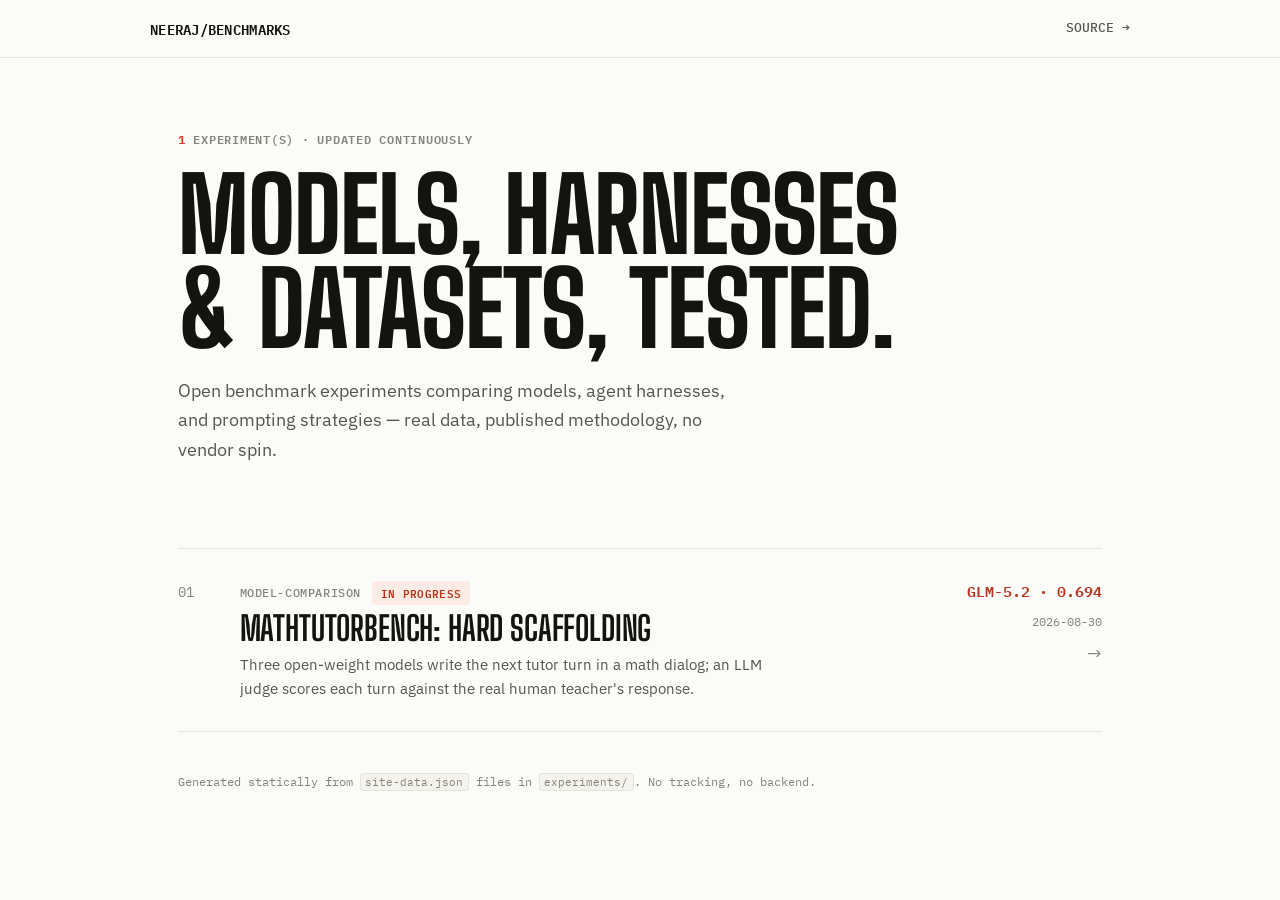
==== docs/index.html @ 1caa822e "Move hero stagger index to server-rendered inline style Setting --enter-i via JS after the CSS anima" ====
<!doctype html>
<html lang="en" class="no-js">
<head>
  <meta charset="utf-8">
  <meta name="viewport" content="width=device-width, initial-scale=1">
  <title>Neeraj's Benchmarks</title>
  <link rel="preconnect" href="https://fonts.googleapis.com">
  <link rel="preconnect" href="https://fonts.gstatic.com" crossorigin>
  <link href="https://fonts.googleapis.com/css2?family=Big+Shoulders+Display:wght@600;700;800&family=IBM+Plex+Sans:wght@400;500;600;700&family=IBM+Plex+Mono:wght@400;500;600&display=swap" rel="stylesheet">
  <link rel="stylesheet" href="style.css">
</head>
<body>
  <div class="topbar">
    <div class="wrap topbar-inner">
      <a class="wordmark" href=".">NEERAJ/BENCHMARKS</a>
      <a class="topbar-link" href="https://github.com/kn-neeraj/neeraj-benchmarks">SOURCE &rarr;</a>
    </div>
  </div>

  <div class="wrap">
    <section class="hero">
      <span class="eyebrow" data-enter style="--enter-i:0"><span class="accent-num">1</span> EXPERIMENT(S) &middot; UPDATED CONTINUOUSLY</span>
      <h1 data-enter style="--enter-i:1">Models, harnesses<br>&amp; datasets, tested.</h1>
      <p class="hero-sub" data-enter style="--enter-i:2">Open benchmark experiments comparing models, agent harnesses, and prompting strategies &mdash; real data, published methodology, no vendor spin.</p>
    </section>

    <section>
      <div class="index-list">
        
        <a class="index-row" href="experiments/mathtutorbench-eval/" data-reveal data-reveal-group="index">
          <span class="index-num">01</span>
          <div class="index-main">
            <div class="index-top-line">
              <span class="index-category">model-comparison</span>
              <span class="badge badge-in-progress">In progress</span>
            </div>
            <h2 class="index-title">MathTutorBench: Hard Scaffolding</h2>
            <p class="index-summary">Three open-weight models write the next tutor turn in a math dialog; an LLM judge scores each turn against the real human teacher&#x27;s response.</p>
          </div>
          <div class="index-side">
            <span class="index-headline">GLM-5.2 &middot; 0.694</span>
            <span class="index-date">2026-08-30</span>
            <span class="index-arrow">&rarr;</span>
          </div>
        </a>
      </div>
    </section>
  </div>

  <footer class="site-footer">
    <div class="wrap">Generated statically from <code>site-data.json</code> files in <code>experiments/</code>. No tracking, no backend.</div>
  </footer>

  <script src="main.js"></script>
</body>
</html>
---- docs/style.css ----
:root {
  --bg: #fbfbf9;
  --surface: #ffffff;
  --surface-hover: #f4f3ee;
  --border: #e5e4dd;
  --border-strong: #cfcec4;
  --ink: #131311;
  --ink-muted: #56564f;
  --ink-faint: #85847a;
  --accent: #d8431f;
  --accent-ink: #b8341a;
  --accent-soft: #fdece5;

  --badge-complete-bg: #e3f0e3;
  --badge-complete-fg: #2b5e2f;
  --badge-progress-bg: #fdece5;
  --badge-progress-fg: #b8341a;

  --chart-grid: #e5e4dd;
  --chart-bar: #d8431f;
  --chart-bar-alpha: rgba(216, 67, 31, 0.82);
  --chart-ci: #131311;

  --shadow-row: 0 1px 0 var(--border);
  --ease-out-expo: cubic-bezier(0.16, 1, 0.3, 1);

  --font-display: "Big Shoulders Display", "Arial Narrow", sans-serif;
  --font-body: "IBM Plex Sans", -apple-system, sans-serif;
  --font-mono: "IBM Plex Mono", ui-monospace, SFMono-Regular, monospace;
}

@media (prefers-color-scheme: dark) {
  :root {
    --bg: #0a0a0b;
    --surface: #121213;
    --surface-hover: #1a1a1c;
    --border: #26262a;
    --border-strong: #38383e;
    --ink: #f2f0ea;
    --ink-muted: #aaa9a2;
    --ink-faint: #78776f;
    --accent: #ff6a3d;
    --accent-ink: #ff8a5e;
    --accent-soft: #2c1710;

    --badge-complete-bg: #16281a;
    --badge-complete-fg: #7dd88a;
    --badge-progress-bg: #2c1710;
    --badge-progress-fg: #ff8a5e;

    --chart-grid: #232326;
    --chart-bar: #ff6a3d;
    --chart-bar-alpha: rgba(255, 106, 61, 0.85);
    --chart-ci: #f2f0ea;

    --shadow-row: 0 1px 0 var(--border);
  }
}

* { box-sizing: border-box; }
html { color-scheme: light dark; }

body {
  margin: 0;
  background: var(--bg);
  color: var(--ink);
  font-family: var(--font-body);
  line-height: 1.6;
  font-size: 16px;
  -webkit-font-smoothing: antialiased;
}

a { color: var(--accent-ink); text-decoration: none; }
a:hover { text-decoration: underline; }

code {
  font-family: var(--font-mono);
  font-size: 0.88em;
  background: var(--surface-hover);
  border: 1px solid var(--border);
  border-radius: 3px;
  padding: 0.08em 0.4em;
}

.wrap { max-width: 980px; margin: 0 auto; padding-left: 1.75rem; padding-right: 1.75rem; }

/* ---------- top bar ---------- */

.topbar {
  border-bottom: 1px solid var(--border);
}
.topbar-inner {
  display: flex;
  align-items: center;
  justify-content: space-between;
  padding: 1.1rem 0;
}
.wordmark {
  font-family: var(--font-mono);
  font-weight: 600;
  font-size: 0.85rem;
  letter-spacing: 0.02em;
  color: var(--ink);
  text-decoration: none;
}
.wordmark:hover { text-decoration: none; color: var(--accent-ink); }
.topbar-link {
  font-family: var(--font-mono);
  font-size: 0.8rem;
  font-weight: 500;
  color: var(--ink-muted);
}
.topbar-link:hover { color: var(--accent-ink); text-decoration: none; }

/* ---------- hero ---------- */

.hero { padding: 4.5rem 0 3rem; }
.eyebrow {
  display: block;
  font-family: var(--font-mono);
  font-size: 0.78rem;
  font-weight: 600;
  letter-spacing: 0.06em;
  text-transform: uppercase;
  color: var(--ink-faint);
  margin-bottom: 1.1rem;
}
.eyebrow .accent-num { color: var(--accent); font-weight: 700; }

.hero h1 {
  font-family: var(--font-display);
  font-weight: 800;
  font-size: clamp(3.2rem, 10vw, 6.4rem);
  line-height: 0.92;
  letter-spacing: -0.01em;
  text-transform: uppercase;
  margin: 0 0 1.25rem;
  text-wrap: balance;
}

.hero-sub {
  font-size: 1.15rem;
  color: var(--ink-muted);
  max-width: 52ch;
  margin: 0 0 1.75rem;
}

/* ---------- entrance animation (hero, CSS-only) ---------- */
/* A plain CSS animation runs on paint regardless of JS timing, so the
   hero is never gated behind a script/IntersectionObserver callback that
   might not have fired yet when something (a headless renderer, a fast
   screenshot) reads the page. */

@keyframes fade-up {
  from { opacity: 0; transform: translateY(14px); }
  to { opacity: 1; transform: translateY(0); }
}
[data-enter] {
  animation: fade-up 380ms var(--ease-out-expo) both;
  animation-delay: calc(var(--enter-i, 0) * 45ms);
}
@media (prefers-reduced-motion: reduce) {
  [data-enter] { animation: none; }
}

/* ---------- reveal-on-scroll (below-the-fold rows, JS-enhanced) ---------- */
/* Visible by default -- JS only adds the fade-up enhancement. If JS is
   blocked or slow, content is already there; nothing depends on a
   callback firing. */

[data-reveal] {
  opacity: 1;
  transform: none;
}
[data-reveal].js-reveal-ready {
  opacity: 0;
  transform: translateY(14px);
  transition: opacity 560ms var(--ease-out-expo), transform 560ms var(--ease-out-expo);
}
[data-reveal].js-reveal-ready.is-visible { opacity: 1; transform: translateY(0); }

/* ---------- numbered index list (no cards) ---------- */

.index-list { border-top: 1px solid var(--border); margin-top: 0.5rem; }

.index-row {
  display: grid;
  grid-template-columns: 2.6rem 1fr auto;
  gap: 1.25rem;
  align-items: baseline;
  padding: 1.9rem 0;
  border-bottom: 1px solid var(--border);
  text-decoration: none;
  color: inherit;
}
.index-row:hover { text-decoration: none; }

.index-num {
  font-family: var(--font-mono);
  font-size: 0.85rem;
  color: var(--ink-faint);
  transition: color 200ms var(--ease-out-expo);
}
.index-row:hover .index-num { color: var(--accent); }

.index-main { min-width: 0; }
.index-top-line {
  display: flex;
  align-items: center;
  gap: 0.7rem;
  margin-bottom: 0.4rem;
}
.index-category {
  font-family: var(--font-mono);
  font-size: 0.72rem;
  font-weight: 500;
  letter-spacing: 0.05em;
  text-transform: uppercase;
  color: var(--ink-faint);
}
.index-title {
  font-family: var(--font-display);
  font-weight: 700;
  font-size: clamp(1.5rem, 3vw, 2.1rem);
  letter-spacing: -0.005em;
  margin: 0 0 0.4rem;
  text-transform: uppercase;
  line-height: 1.02;
}
.index-summary {
  color: var(--ink-muted);
  font-size: 0.95rem;
  max-width: 62ch;
  margin: 0;
}

.index-side {
  text-align: right;
  display: flex;
  flex-direction: column;
  align-items: flex-end;
  gap: 0.5rem;
  white-space: nowrap;
}
.index-headline {
  font-family: var(--font-mono);
  font-weight: 600;
  font-size: 0.95rem;
  color: var(--accent-ink);
}
.index-date {
  font-family: var(--font-mono);
  font-size: 0.78rem;
  color: var(--ink-faint);
}
.index-arrow {
  font-size: 1.1rem;
  color: var(--ink-faint);
  transition: transform 220ms var(--ease-out-expo), color 220ms var(--ease-out-expo);
}
.index-row:hover .index-arrow { color: var(--accent); transform: translateX(4px); }
@media (prefers-reduced-motion: reduce) {
  .index-row:hover .index-arrow { transform: none; }
}

.badge {
  font-family: var(--font-mono);
  font-size: 0.68rem;
  font-weight: 600;
  letter-spacing: 0.03em;
  text-transform: uppercase;
  padding: 0.2rem 0.55rem;
  border-radius: 3px;
}
.badge-complete { background: var(--badge-complete-bg); color: var(--badge-complete-fg); }
.badge-in-progress { background: var(--badge-progress-bg); color: var(--badge-progress-fg); }

/* ---------- experiment detail ---------- */

.back-link {
  display: inline-flex;
  align-items: center;
  gap: 0.4rem;
  font-family: var(--font-mono);
  font-size: 0.8rem;
  font-weight: 500;
  color: var(--ink-muted);
  margin-bottom: 2rem;
}
.back-link:hover { color: var(--accent-ink); text-decoration: none; }

.exp-hero { padding: 2.5rem 0 3rem; border-bottom: 1px solid var(--border); }
.exp-hero h1 {
  font-family: var(--font-display);
  font-weight: 800;
  font-size: clamp(2.4rem, 6vw, 4rem);
  line-height: 0.96;
  letter-spacing: -0.005em;
  text-transform: uppercase;
  margin: 0 0 1rem;
  text-wrap: balance;
}
.exp-hero-sub { font-size: 1.08rem; color: var(--ink-muted); max-width: 60ch; margin: 0 0 1rem; }
.exp-meta-row { display: flex; align-items: center; gap: 0.9rem; flex-wrap: wrap; }
.exp-meta {
  font-family: var(--font-mono);
  color: var(--ink-faint);
  font-size: 0.8rem;
  letter-spacing: 0.02em;
}

.section { padding: 3.25rem 0; border-bottom: 1px solid var(--border); }
.section:last-of-type { border-bottom: none; }

.section-head { display: flex; align-items: baseline; gap: 0.85rem; margin-bottom: 1.5rem; }
.section-num { font-family: var(--font-mono); font-size: 0.85rem; color: var(--accent); font-weight: 700; }
.section h2 {
  font-family: var(--font-display);
  font-weight: 700;
  font-size: 1.6rem;
  letter-spacing: -0.005em;
  text-transform: uppercase;
  margin: 0;
}
.section > p { max-width: 68ch; color: var(--ink); }
.metric-description { color: var(--ink-muted); font-size: 0.94rem; max-width: 68ch; margin-top: -0.75rem; }

/* ---------- chart ---------- */

.chart-wrap {
  margin-top: 1.75rem;
  padding: 1.5rem 1.5rem 0.5rem;
  background: var(--surface);
  border: 1px solid var(--border);
  border-radius: 4px;
}
.chart-canvas-box { position: relative; height: 230px; }
.chart-fallback { display: none; color: var(--ink-faint); font-size: 0.85rem; padding: 2rem 0; }
.no-js .chart-canvas-box { display: none; }
.no-js .chart-fallback { display: block; }

.chart-legend {
  display: flex;
  gap: 1.5rem;
  font-family: var(--font-mono);
  font-size: 0.75rem;
  color: var(--ink-faint);
  padding: 1rem 0 0.25rem;
}
.chart-legend span { display: inline-flex; align-items: center; gap: 0.4rem; }
.legend-swatch { width: 10px; height: 10px; border-radius: 2px; background: var(--chart-bar); flex: none; }
.legend-swatch.ci { background: none; border-top: 2px solid var(--chart-ci); opacity: 0.6; width: 12px; }

.results-table {
  width: 100%;
  border-collapse: collapse;
  margin-top: 1.75rem;
  font-size: 0.88rem;
}
.results-table th, .results-table td {
  text-align: left;
  padding: 0.7rem 0.9rem;
  border-bottom: 1px solid var(--border);
}
.results-table th {
  font-family: var(--font-mono);
  color: var(--ink-faint);
  font-weight: 500;
  font-size: 0.72rem;
  text-transform: uppercase;
  letter-spacing: 0.05em;
}
.results-table td { font-family: var(--font-mono); }
.results-table td:first-child { font-family: var(--font-body); font-weight: 600; }
.results-table tbody tr:hover { background: var(--surface-hover); }

/* ---------- numbered methodology steps ---------- */

.steps { display: flex; flex-direction: column; gap: 2rem; }
.step { display: grid; grid-template-columns: 2.6rem 1fr; gap: 1.25rem; }
.step-num { font-family: var(--font-mono); font-size: 0.85rem; color: var(--accent); font-weight: 700; padding-top: 0.15rem; }
.step-body h3 {
  font-family: var(--font-body);
  font-size: 1rem;
  font-weight: 700;
  margin: 0 0 0.4rem;
}
.step-body p { margin: 0; color: var(--ink-muted); max-width: 66ch; }
.step-body ul { margin: 0.4rem 0 0; padding-left: 1.15rem; color: var(--ink-muted); }
.step-body li { margin-bottom: 0.5rem; }
.step-body li:last-child { margin-bottom: 0; }

.methodology-link {
  display: inline-flex;
  align-items: center;
  gap: 0.4rem;
  font-family: var(--font-mono);
  font-weight: 600;
  font-size: 0.9rem;
}

/* ---------- footer ---------- */

.site-footer {
  padding: 2.5rem 0 3.5rem;
  color: var(--ink-faint);
  font-family: var(--font-mono);
  font-size: 0.78rem;
}
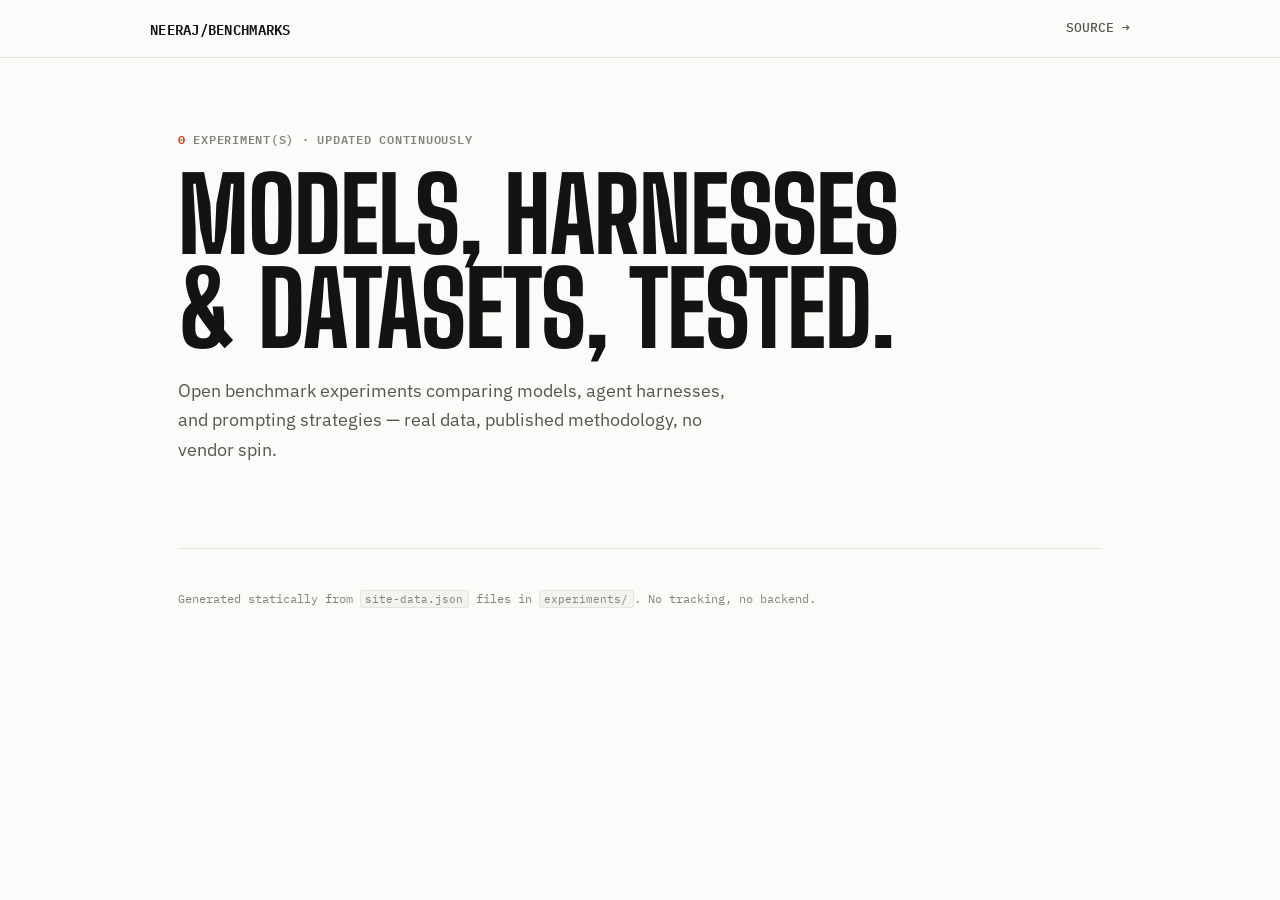
==== commit b4a31af3: "Add draft flag to unpublish an in-progress experiment from the site MathTutorBench is still running " ====
--- a/docs/index.html
+++ b/docs/index.html
@@ -19,7 +19,7 @@
 
   <div class="wrap">
     <section class="hero">
-      <span class="eyebrow" data-enter style="--enter-i:0"><span class="accent-num">1</span> EXPERIMENT(S) &middot; UPDATED CONTINUOUSLY</span>
+      <span class="eyebrow" data-enter style="--enter-i:0"><span class="accent-num">0</span> EXPERIMENT(S) &middot; UPDATED CONTINUOUSLY</span>
       <h1 data-enter style="--enter-i:1">Models, harnesses<br>&amp; datasets, tested.</h1>
       <p class="hero-sub" data-enter style="--enter-i:2">Open benchmark experiments comparing models, agent harnesses, and prompting strategies &mdash; real data, published methodology, no vendor spin.</p>
     </section>
@@ -27,22 +27,6 @@
     <section>
       <div class="index-list">
         
-        <a class="index-row" href="experiments/mathtutorbench-eval/" data-reveal data-reveal-group="index">
-          <span class="index-num">01</span>
-          <div class="index-main">
-            <div class="index-top-line">
-              <span class="index-category">model-comparison</span>
-              <span class="badge badge-in-progress">In progress</span>
-            </div>
-            <h2 class="index-title">MathTutorBench: Hard Scaffolding</h2>
-            <p class="index-summary">Three open-weight models write the next tutor turn in a math dialog; an LLM judge scores each turn against the real human teacher&#x27;s response.</p>
-          </div>
-          <div class="index-side">
-            <span class="index-headline">GLM-5.2 &middot; 0.694</span>
-            <span class="index-date">2026-08-30</span>
-            <span class="index-arrow">&rarr;</span>
-          </div>
-        </a>
       </div>
     </section>
   </div>
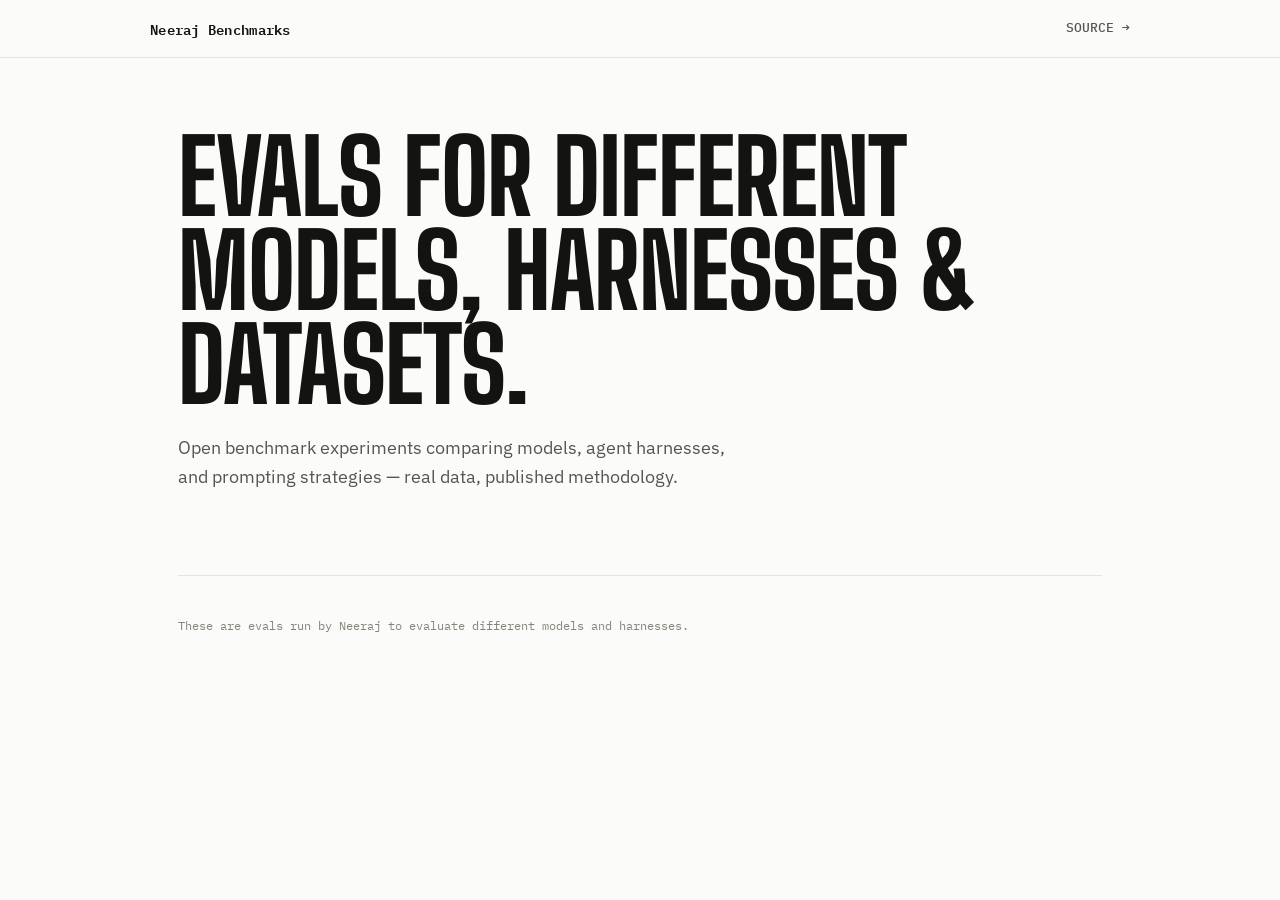
==== commit d4eb241b: "Home page copy pass - Wordmark: NEERAJ/BENCHMARKS -> Neeraj Benchmarks - Remove the "N EXPERIMENT(S)" ====
--- a/docs/index.html
+++ b/docs/index.html
@@ -12,16 +12,15 @@
 <body>
   <div class="topbar">
     <div class="wrap topbar-inner">
-      <a class="wordmark" href=".">NEERAJ/BENCHMARKS</a>
+      <a class="wordmark" href=".">Neeraj Benchmarks</a>
       <a class="topbar-link" href="https://github.com/kn-neeraj/neeraj-benchmarks">SOURCE &rarr;</a>
     </div>
   </div>
 
   <div class="wrap">
     <section class="hero">
-      <span class="eyebrow" data-enter style="--enter-i:0"><span class="accent-num">0</span> EXPERIMENT(S) &middot; UPDATED CONTINUOUSLY</span>
-      <h1 data-enter style="--enter-i:1">Models, harnesses<br>&amp; datasets, tested.</h1>
-      <p class="hero-sub" data-enter style="--enter-i:2">Open benchmark experiments comparing models, agent harnesses, and prompting strategies &mdash; real data, published methodology, no vendor spin.</p>
+      <h1 data-enter style="--enter-i:0">Evals for different<br>models, harnesses &amp; datasets.</h1>
+      <p class="hero-sub" data-enter style="--enter-i:1">Open benchmark experiments comparing models, agent harnesses, and prompting strategies &mdash; real data, published methodology.</p>
     </section>
 
     <section>
@@ -32,7 +31,7 @@
   </div>
 
   <footer class="site-footer">
-    <div class="wrap">Generated statically from <code>site-data.json</code> files in <code>experiments/</code>. No tracking, no backend.</div>
+    <div class="wrap">These are evals run by Neeraj to evaluate different models and harnesses.</div>
   </footer>
 
   <script src="main.js"></script>
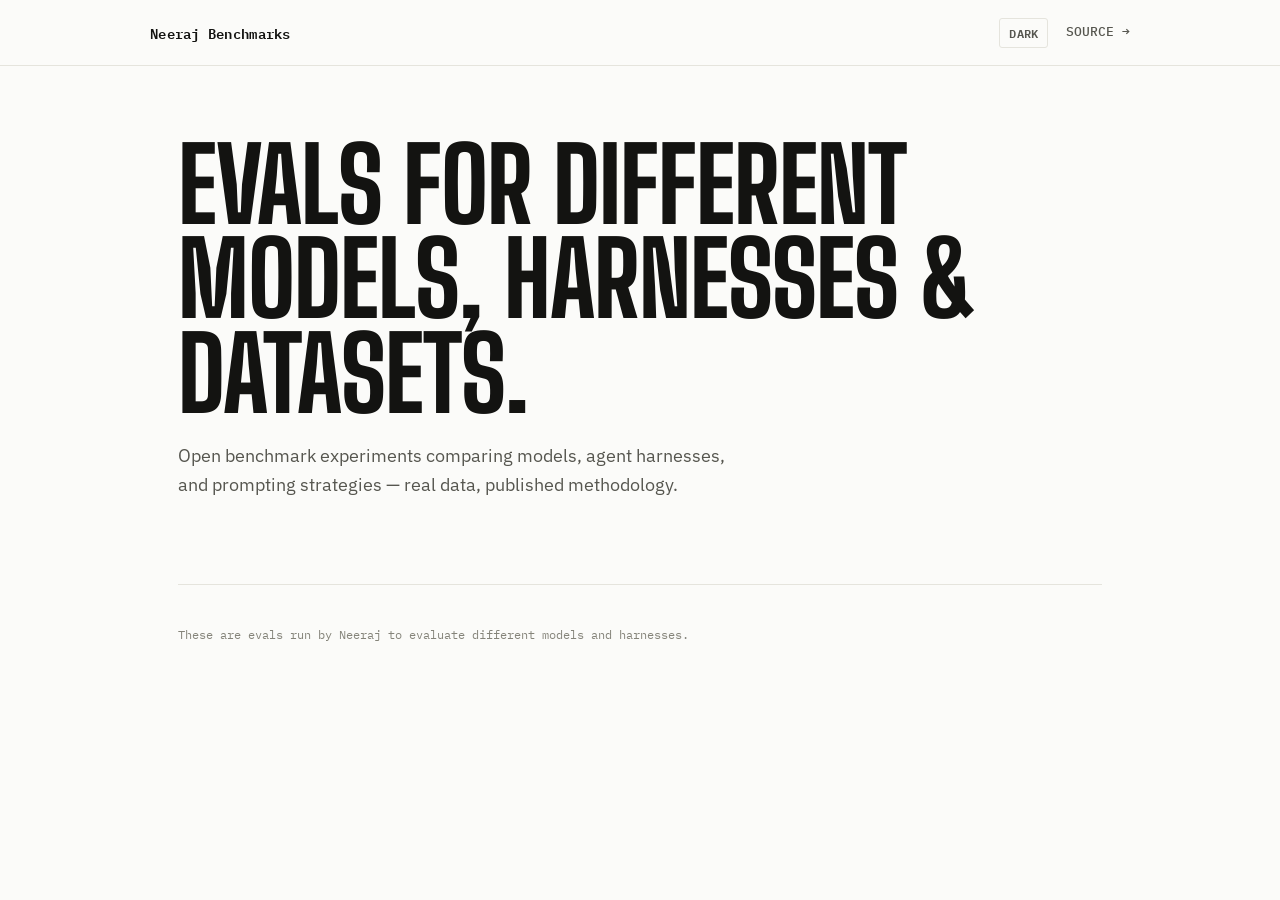
==== commit 4732d332: "Add manual light/dark toggle - New site/templates/theme.js: toggle button in the topbar sets   local" ====
--- a/docs/index.html
+++ b/docs/index.html
@@ -4,6 +4,7 @@
   <meta charset="utf-8">
   <meta name="viewport" content="width=device-width, initial-scale=1">
   <title>Neeraj's Benchmarks</title>
+  <script>try{var t=localStorage.getItem("theme");if(t==="light"||t==="dark")document.documentElement.setAttribute("data-theme",t)}catch(e){}</script>
   <link rel="preconnect" href="https://fonts.googleapis.com">
   <link rel="preconnect" href="https://fonts.gstatic.com" crossorigin>
   <link href="https://fonts.googleapis.com/css2?family=Big+Shoulders+Display:wght@600;700;800&family=IBM+Plex+Sans:wght@400;500;600;700&family=IBM+Plex+Mono:wght@400;500;600&display=swap" rel="stylesheet">
@@ -13,7 +14,10 @@
   <div class="topbar">
     <div class="wrap topbar-inner">
       <a class="wordmark" href=".">Neeraj Benchmarks</a>
-      <a class="topbar-link" href="https://github.com/kn-neeraj/neeraj-benchmarks">SOURCE &rarr;</a>
+      <div class="topbar-right">
+        <button class="theme-toggle" id="theme-toggle" type="button">DARK</button>
+        <a class="topbar-link" href="https://github.com/kn-neeraj/neeraj-benchmarks">SOURCE &rarr;</a>
+      </div>
     </div>
   </div>
 
@@ -34,6 +38,7 @@
     <div class="wrap">These are evals run by Neeraj to evaluate different models and harnesses.</div>
   </footer>
 
+  <script src="theme.js"></script>
   <script src="main.js"></script>
 </body>
 </html>
--- a/docs/style.css
+++ b/docs/style.css
@@ -29,8 +29,12 @@
   --font-mono: "IBM Plex Mono", ui-monospace, SFMono-Regular, monospace;
 }
 
+/* Dark palette applies when the OS prefers dark AND the user hasn't
+   explicitly chosen light via the toggle, OR when the toggle has
+   explicitly chosen dark -- so a manual choice always wins over the OS
+   setting, in either direction. */
 @media (prefers-color-scheme: dark) {
-  :root {
+  :root:not([data-theme="light"]) {
     --bg: #0a0a0b;
     --surface: #121213;
     --surface-hover: #1a1a1c;
@@ -56,6 +60,31 @@
     --shadow-row: 0 1px 0 var(--border);
   }
 }
+:root[data-theme="dark"] {
+  --bg: #0a0a0b;
+  --surface: #121213;
+  --surface-hover: #1a1a1c;
+  --border: #26262a;
+  --border-strong: #38383e;
+  --ink: #f2f0ea;
+  --ink-muted: #aaa9a2;
+  --ink-faint: #78776f;
+  --accent: #ff6a3d;
+  --accent-ink: #ff8a5e;
+  --accent-soft: #2c1710;
+
+  --badge-complete-bg: #16281a;
+  --badge-complete-fg: #7dd88a;
+  --badge-progress-bg: #2c1710;
+  --badge-progress-fg: #ff8a5e;
+
+  --chart-grid: #232326;
+  --chart-bar: #ff6a3d;
+  --chart-bar-alpha: rgba(255, 106, 61, 0.85);
+  --chart-ci: #f2f0ea;
+
+  --shadow-row: 0 1px 0 var(--border);
+}
 
 * { box-sizing: border-box; }
 html { color-scheme: light dark; }
@@ -111,6 +140,27 @@
   color: var(--ink-muted);
 }
 .topbar-link:hover { color: var(--accent-ink); text-decoration: none; }
+
+.topbar-right {
+  display: flex;
+  align-items: center;
+  gap: 1.1rem;
+}
+.theme-toggle {
+  font-family: var(--font-mono);
+  font-size: 0.72rem;
+  font-weight: 600;
+  letter-spacing: 0.03em;
+  color: var(--ink-muted);
+  background: none;
+  border: 1px solid var(--border);
+  border-radius: 3px;
+  padding: 0.25rem 0.55rem;
+  cursor: pointer;
+  transition: color 180ms var(--ease-out-expo), border-color 180ms var(--ease-out-expo);
+}
+.theme-toggle:hover { color: var(--accent-ink); border-color: var(--border-strong); }
+.theme-toggle:focus-visible { outline: 2px solid var(--accent); outline-offset: 2px; }
 
 /* ---------- hero ---------- */
 
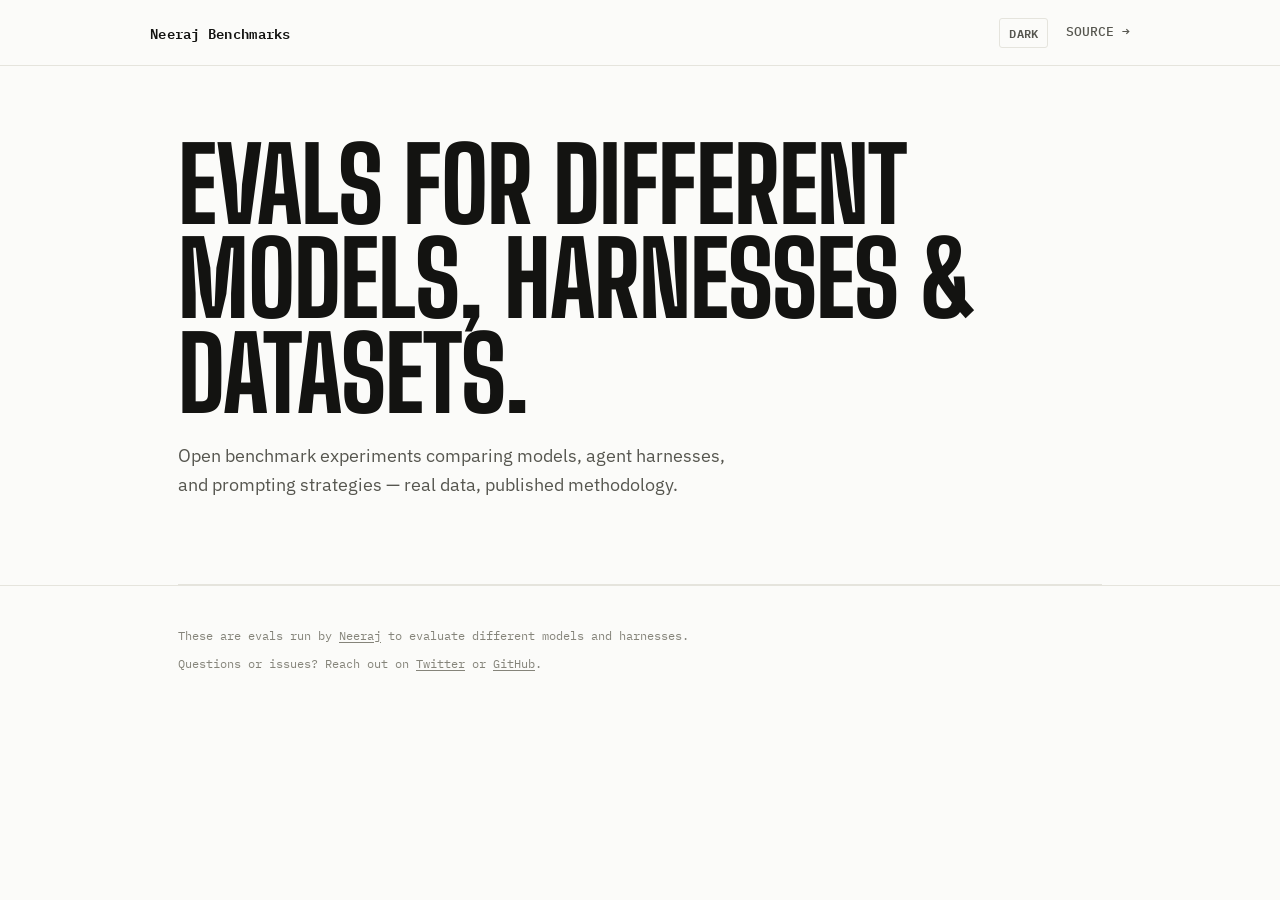
==== commit 474a1285: "Add author attribution and contact links to the footer - Footer on both the index and experiment-det" ====
--- a/docs/index.html
+++ b/docs/index.html
@@ -35,7 +35,10 @@
   </div>
 
   <footer class="site-footer">
-    <div class="wrap">These are evals run by Neeraj to evaluate different models and harnesses.</div>
+    <div class="wrap">
+      <p>These are evals run by <a href="https://kneeraj.com">Neeraj</a> to evaluate different models and harnesses.</p>
+      <p>Questions or issues? Reach out on <a href="https://x.com/kn_neeraj1">Twitter</a> or <a href="https://github.com/kn-neeraj">GitHub</a>.</p>
+    </div>
   </footer>
 
   <script src="theme.js"></script>
--- a/docs/style.css
+++ b/docs/style.css
@@ -456,4 +456,9 @@
   color: var(--ink-faint);
   font-family: var(--font-mono);
   font-size: 0.78rem;
-}
+  border-top: 1px solid var(--border);
+}
+.site-footer p { margin: 0 0 0.5rem; }
+.site-footer p:last-child { margin-bottom: 0; }
+.site-footer a { color: var(--ink-faint); text-decoration: underline; text-underline-offset: 2px; }
+.site-footer a:hover { color: var(--accent-ink); }
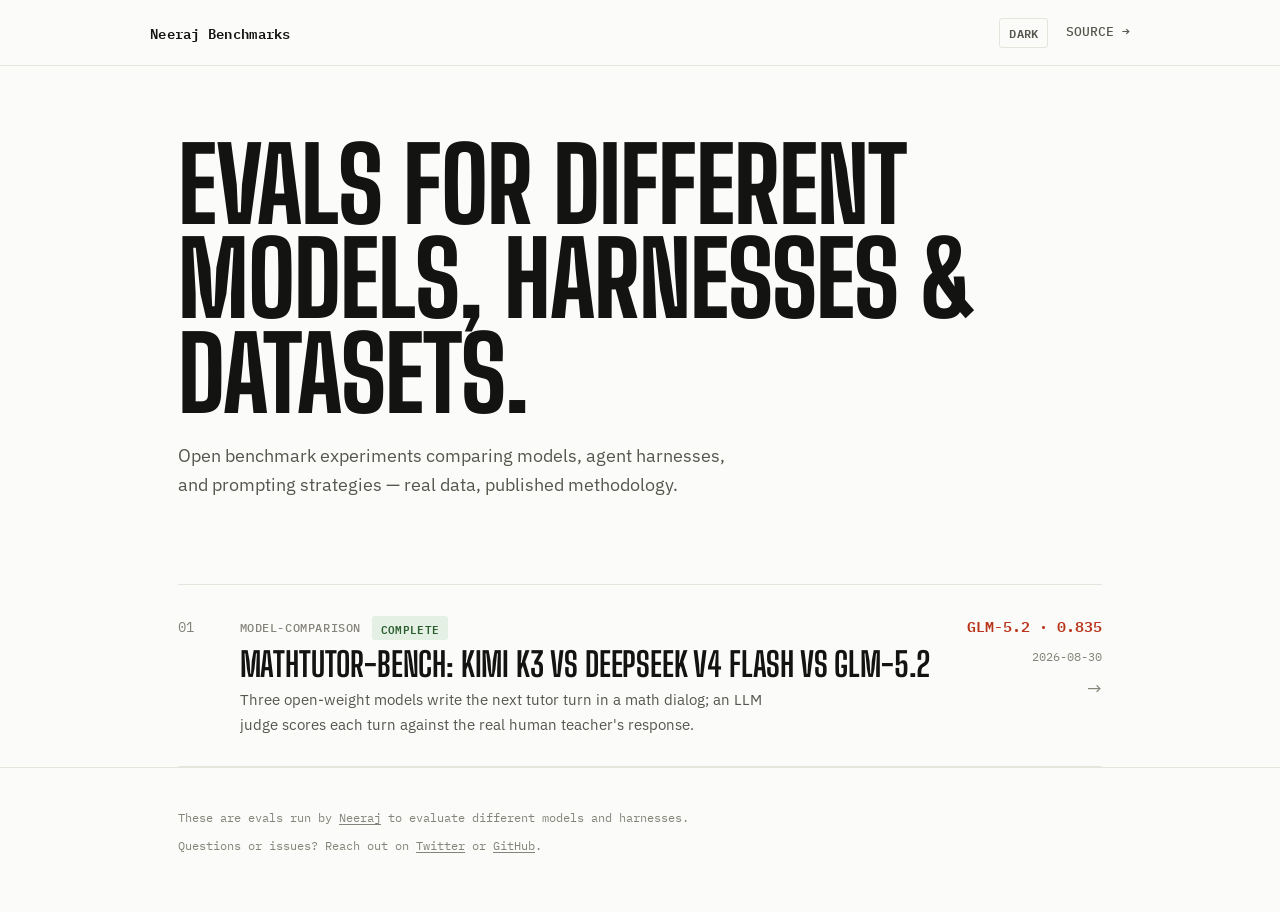
==== commit 3b0ab38e: "Publish MathTutor-Bench experiment page: multi-chart results, judge prompt, worked example Extends t" ====
--- a/docs/index.html
+++ b/docs/index.html
@@ -30,6 +30,22 @@
     <section>
       <div class="index-list">
         
+        <a class="index-row" href="experiments/mathtutorbench-eval/" data-reveal data-reveal-group="index">
+          <span class="index-num">01</span>
+          <div class="index-main">
+            <div class="index-top-line">
+              <span class="index-category">model-comparison</span>
+              <span class="badge badge-complete">Complete</span>
+            </div>
+            <h2 class="index-title">MathTutor-Bench: Kimi K3 vs DeepSeek V4 Flash vs GLM-5.2</h2>
+            <p class="index-summary">Three open-weight models write the next tutor turn in a math dialog; an LLM judge scores each turn against the real human teacher&#x27;s response.</p>
+          </div>
+          <div class="index-side">
+            <span class="index-headline">GLM-5.2 &middot; 0.835</span>
+            <span class="index-date">2026-08-30</span>
+            <span class="index-arrow">&rarr;</span>
+          </div>
+        </a>
       </div>
     </section>
   </div>
--- a/docs/style.css
+++ b/docs/style.css
@@ -111,6 +111,21 @@
   padding: 0.08em 0.4em;
 }
 
+.judge-prompt {
+  font-family: var(--font-mono);
+  font-size: 0.8rem;
+  line-height: 1.6;
+  white-space: pre-wrap;
+  word-break: break-word;
+  background: var(--surface);
+  border: 1px solid var(--border);
+  border-radius: 4px;
+  padding: 1.1rem 1.35rem;
+  margin: 0;
+  color: var(--ink-muted);
+  overflow-x: auto;
+}
+
 .wrap { max-width: 980px; margin: 0 auto; padding-left: 1.75rem; padding-right: 1.75rem; }
 
 /* ---------- top bar ---------- */
@@ -389,6 +404,113 @@
 .no-js .chart-canvas-box { display: none; }
 .no-js .chart-fallback { display: block; }
 
+.result-set + .result-set { margin-top: 2.75rem; padding-top: 2.25rem; border-top: 1px solid var(--border); }
+.result-set-title {
+  font-family: var(--font-body);
+  font-size: 1rem;
+  font-weight: 700;
+  color: var(--ink);
+  margin: 0;
+}
+.result-set-description { color: var(--ink-muted); font-size: 0.9rem; max-width: 66ch; margin-top: 1.1rem; }
+
+.result-callout {
+  margin-top: 1.1rem;
+  padding: 1rem 1.25rem;
+  background: var(--accent-soft);
+  border-radius: 4px;
+}
+.result-callout-label {
+  display: block;
+  font-family: var(--font-mono);
+  font-size: 0.7rem;
+  font-weight: 600;
+  letter-spacing: 0.06em;
+  text-transform: uppercase;
+  color: var(--accent-ink);
+  margin-bottom: 0.4rem;
+}
+.result-callout-text { margin: 0; color: var(--ink); font-size: 0.92rem; line-height: 1.55; }
+
+/* ---------- example dialog ---------- */
+
+.example-block { margin-top: 2.75rem; padding-top: 2.25rem; border-top: 1px solid var(--border); }
+
+/* One end-to-end card: problem, conversation, and model responses are all
+   inside a single container, separated by dividers rather than nested into
+   their own boxes - reads as one artifact instead of a pile of cards. */
+.example-card {
+  margin-top: 1.1rem;
+  background: var(--surface);
+  border: 1px solid var(--border);
+  border-radius: 4px;
+  overflow: hidden;
+}
+.example-card-section { padding: 1.25rem 1.5rem; }
+.example-card-section + .example-card-section { border-top: 1px solid var(--border); }
+
+.example-problem { font-size: 0.95rem; margin: 0; }
+
+.convo { display: flex; flex-direction: column; gap: 0.6rem; }
+.convo-turn { display: grid; grid-template-columns: 6.5rem 1fr; gap: 0.25rem 1rem; }
+.convo-speaker {
+  font-family: var(--font-mono);
+  font-size: 0.7rem;
+  font-weight: 600;
+  letter-spacing: 0.04em;
+  text-transform: uppercase;
+  padding-top: 0.15rem;
+}
+.convo-teacher .convo-speaker { color: var(--accent-ink); }
+.convo-student .convo-speaker { color: var(--ink-faint); }
+.convo-text { margin: 0; font-size: 0.88rem; line-height: 1.5; color: var(--ink-muted); }
+
+.convo-truncated { grid-template-columns: 6.5rem 1fr; align-items: center; opacity: 0.65; }
+.convo-ellipsis { font-family: var(--font-mono); text-align: center; }
+.convo-truncated-label { font-size: 0.78rem; font-style: italic; color: var(--ink-faint); }
+
+.convo-ground-truth {
+  margin-top: 0.3rem;
+  padding-top: 0.75rem;
+  border-top: 1px dashed var(--border);
+}
+.convo-ground-truth .convo-speaker { color: var(--accent-ink); }
+.convo-ground-truth .convo-text { color: var(--ink); font-weight: 500; }
+
+@media (max-width: 640px) {
+  .convo-turn, .convo-truncated { grid-template-columns: 1fr; gap: 0.15rem; }
+}
+
+.example-responses-label {
+  display: block;
+  font-family: var(--font-mono);
+  font-size: 0.7rem;
+  font-weight: 600;
+  letter-spacing: 0.06em;
+  text-transform: uppercase;
+  color: var(--ink-faint);
+  margin-bottom: 0.9rem;
+}
+.example-responses { display: flex; flex-direction: column; gap: 1rem; }
+.example-response {
+  display: grid;
+  grid-template-columns: 9rem 1fr;
+  gap: 0.5rem 1rem;
+}
+.example-response + .example-response { padding-top: 1rem; border-top: 1px solid var(--border); }
+.example-response-head { display: flex; flex-direction: column; gap: 0.3rem; }
+.example-response-model { font-weight: 700; font-size: 0.9rem; }
+.example-response-score {
+  font-family: var(--font-mono);
+  font-size: 0.78rem;
+  color: var(--ink-faint);
+}
+.example-response-text { margin: 0; font-size: 0.9rem; line-height: 1.55; align-self: center; }
+
+@media (max-width: 640px) {
+  .example-response { grid-template-columns: 1fr; }
+}
+
 .chart-legend {
   display: flex;
   gap: 1.5rem;
@@ -440,6 +562,23 @@
 .step-body li { margin-bottom: 0.5rem; }
 .step-body li:last-child { margin-bottom: 0; }
 
+.takeaways-list { list-style: none; margin: 0; padding: 0; display: flex; flex-direction: column; gap: 1rem; }
+.takeaways-list li {
+  position: relative;
+  padding-left: 1.75rem;
+  font-size: 1.02rem;
+  line-height: 1.55;
+  max-width: 66ch;
+}
+.takeaways-list li::before {
+  content: "\2192";
+  position: absolute;
+  left: 0;
+  color: var(--accent);
+  font-weight: 700;
+}
+.takeaways-list strong { color: var(--ink); }
+
 .methodology-link {
   display: inline-flex;
   align-items: center;
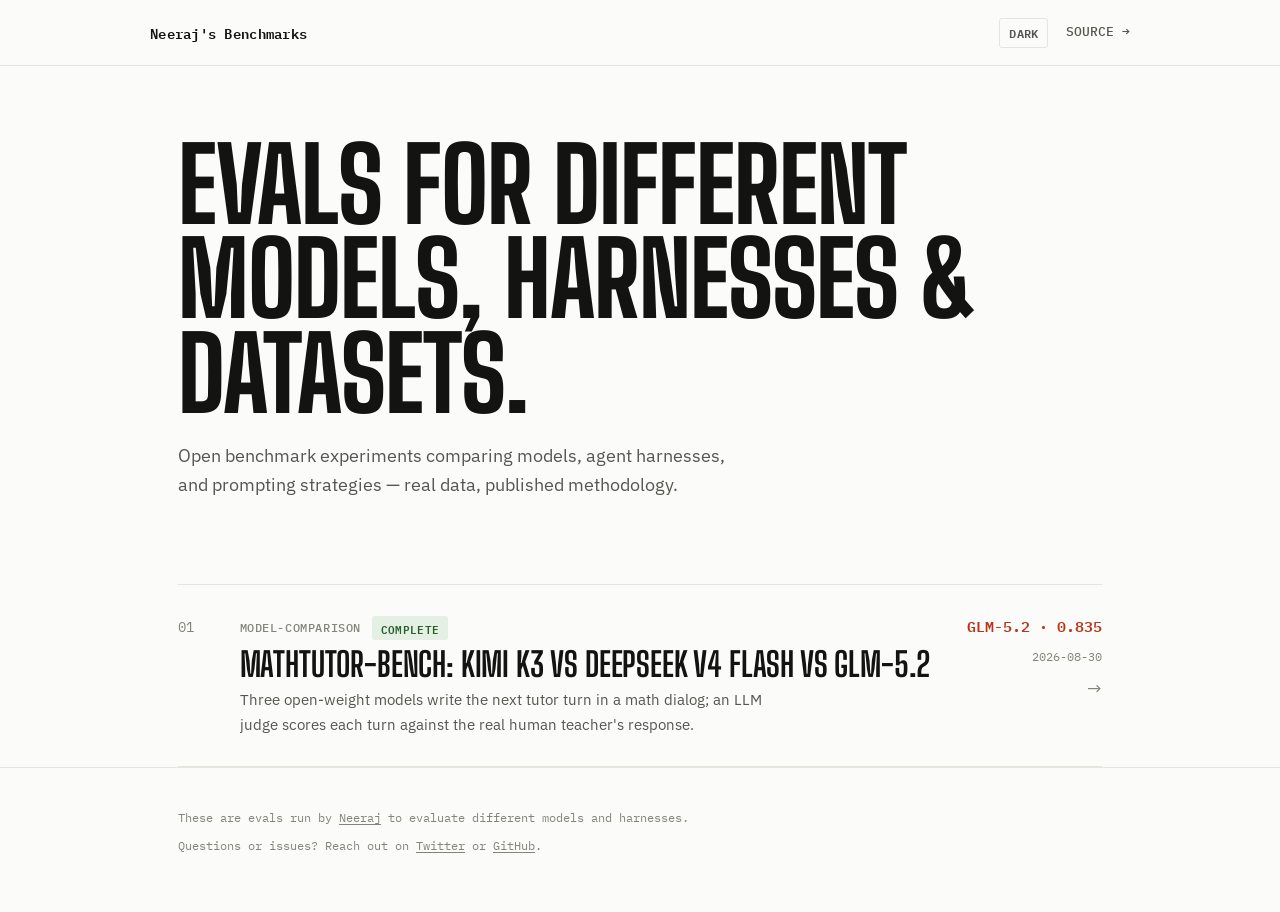
==== commit 40206afe: "Update topbar wordmark to match new title naming Co-Authored-By: Claude Sonnet 5 <noreply@anthropic." ====
--- a/docs/index.html
+++ b/docs/index.html
@@ -3,7 +3,7 @@
 <head>
   <meta charset="utf-8">
   <meta name="viewport" content="width=device-width, initial-scale=1">
-  <title>Neeraj's Benchmarks</title>
+  <title>Neeraj's Benchmarks: Model, Harness &amp; Dataset Evals</title>
   <script>try{var t=localStorage.getItem("theme");if(t==="light"||t==="dark")document.documentElement.setAttribute("data-theme",t)}catch(e){}</script>
   <link rel="preconnect" href="https://fonts.googleapis.com">
   <link rel="preconnect" href="https://fonts.gstatic.com" crossorigin>
@@ -13,7 +13,7 @@
 <body>
   <div class="topbar">
     <div class="wrap topbar-inner">
-      <a class="wordmark" href=".">Neeraj Benchmarks</a>
+      <a class="wordmark" href=".">Neeraj's Benchmarks</a>
       <div class="topbar-right">
         <button class="theme-toggle" id="theme-toggle" type="button">DARK</button>
         <a class="topbar-link" href="https://github.com/kn-neeraj/neeraj-benchmarks">SOURCE &rarr;</a>
